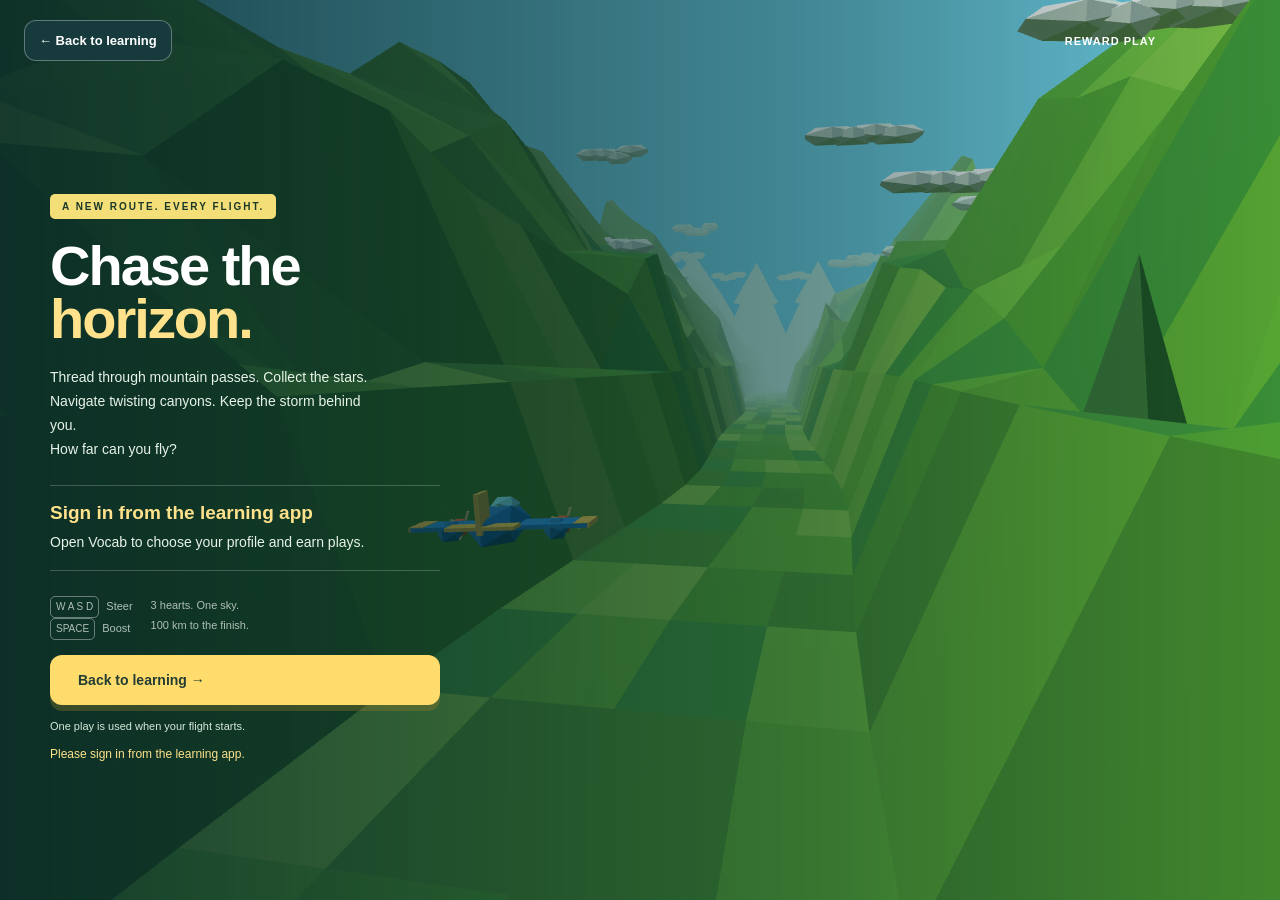
==== alpine-reward/index.html @ 1ee876b8 "Add separate Alpine reward game with shared plays and per-profile NEW" ====
<!doctype html>
<html lang="en"><head><meta charset="utf-8"><meta name="viewport" content="width=device-width,initial-scale=1,viewport-fit=cover"><meta name="theme-color" content="#122d35"><title>Alpine Sky Run — Dennis &amp; Yura Reward Play</title><meta name="description" content="A colorful 3D mountain flight game. Dodge bridges, collect stars, and outrun the storm."><link rel="icon" href="data:image/svg+xml,%3Csvg xmlns='http://www.w3.org/2000/svg' viewBox='0 0 100 100'%3E%3Ctext y='.9em' font-size='85'%3E✈️%3C/text%3E%3C/svg%3E"><style>
*{box-sizing:border-box}html,body{margin:0;height:100%;overflow:hidden;background:#66cee6;font-family:Arial,Helvetica,sans-serif;color:#fff}button{font:inherit;cursor:pointer;border:0;color:inherit;touch-action:manipulation}button:focus-visible{outline:3px solid #ffdc69;outline-offset:4px}canvas{display:block;width:100%;height:100%;touch-action:none}.hud{position:absolute;inset:0;pointer-events:none;padding:26px 32px;display:flex;flex-direction:column;justify-content:space-between}.top{display:flex;align-items:start;justify-content:space-between;gap:15px}.brand{font-size:12px;font-weight:800;letter-spacing:3px;display:flex;gap:10px;align-items:center}.brand svg{width:26px;height:26px}.health{margin-top:14px;display:flex;gap:6px;color:#ff625d;font-size:29px;text-shadow:0 2px 2px #13343280;-webkit-text-stroke:1.5px white}.health .empty{color:#ffffff30}.centerstats{text-align:center;position:absolute;left:50%;transform:translateX(-50%);top:24px;text-shadow:0 2px 12px #12453080}.eyebrow{font-size:10px;letter-spacing:3px;font-weight:800;opacity:.8}.distance{font-size:38px;font-weight:900;letter-spacing:-1.7px}.distance small{font-size:14px;letter-spacing:0;opacity:.85}.actions{display:flex;gap:8px;pointer-events:auto}.iconbtn{background:#102f3a50;border:1px solid #ffffff40;border-radius:12px;width:42px;height:42px;backdrop-filter:blur(12px);font-size:18px}.starcount{display:flex;justify-content:end;align-items:center;gap:8px;margin-top:12px;font-weight:800;font-size:21px;text-shadow:0 2px 10px #1235}.starcount span:first-child{color:#ffdc66;font-size:26px}.bottom{display:flex;gap:25px;align-items:end}.flightstats{width:240px;max-width:35vw}.meterlabel{display:flex;justify-content:space-between;font-size:10px;font-weight:bold;letter-spacing:1.5px;margin:12px 0 8px;text-shadow:0 2px 6px #123}.track{height:6px;background:#0f33335e;border-radius:10px;overflow:hidden}.fill{height:100%;background:#ffdd63;transition:width .12s linear;border-radius:10px}.storm .fill{background:#e9f9ff}.journey{flex:1;text-shadow:0 2px 8px #1635;padding-bottom:1px}.journeylabels{display:flex;justify-content:space-between;font-size:10px;font-weight:800;letter-spacing:1px;margin-bottom:9px}.journey .track{height:4px}.journey .fill{background:white}.hint{position:absolute;bottom:105px;left:50%;transform:translateX(-50%);font-size:12px;letter-spacing:.5px;text-shadow:0 2px 8px #132;background:#193c3450;padding:9px 15px;border:1px solid #ffffff25;border-radius:30px;white-space:nowrap}.veil{position:absolute;inset:0;background:linear-gradient(90deg,#08272a88,transparent 75%);display:flex;align-items:center;padding:5vw;pointer-events:none}.panel{width:450px;max-width:92vw;pointer-events:auto}.tag{display:inline-block;color:#193828;background:#f4de78;padding:7px 12px;border-radius:5px;font-weight:800;font-size:10px;letter-spacing:2px}.panel h1{font-size:clamp(46px,6.8vw,88px);line-height:.94;letter-spacing:-4px;margin:21px 0}.panel h1 span{color:#ffe28b}.panel p{color:#e7f3e8;font-size:14px;line-height:1.7;max-width:330px}.primary{background:#ffdc6c;color:#233d34;padding:17px 28px;border-radius:12px;font-weight:900;font-size:14px;display:inline-flex;align-items:center;gap:38px;box-shadow:0 6px 0 #9d842d50;margin-top:15px}.primary:hover{background:#ffe694;transform:translateY(-1px)}.controlshelp{display:flex;gap:18px;color:#e8f0e9bd;font-size:11px;margin-top:25px;line-height:1.8}.key{border:1px solid #ffffff60;display:inline-block;border-radius:5px;padding:1px 5px;margin-right:4px;font-size:10px}.record{font-size:11px;color:#d7e9db;margin-top:26px;letter-spacing:1px}.hidden{display:none!important}.toast{position:absolute;top:24%;left:50%;transform:translateX(-50%);font-size:14px;font-weight:800;background:#173b3a88;border:1px solid #fff5;border-radius:30px;padding:12px 22px;pointer-events:none;opacity:0;transition:opacity .2s}.flash{position:absolute;inset:0;background:#ff4848;pointer-events:none;opacity:0}.touch{position:absolute;bottom:120px;left:25px;right:25px;display:none;justify-content:space-between;align-items:end;pointer-events:none}.stick{width:112px;height:112px;border-radius:50%;border:1px solid #fff7;background:#113a3d25;backdrop-filter:blur(5px);pointer-events:auto;position:relative;touch-action:none}.stick::before,.stick::after{content:'';position:absolute;background:#fff3}.stick::before{height:1px;width:72%;top:50%;left:14%}.stick::after{width:1px;height:72%;top:14%;left:50%}.knob{position:absolute;width:42px;height:42px;left:35px;top:35px;border-radius:50%;background:#ffffff7a;box-shadow:0 2px 10px #1935;pointer-events:none}.boost{width:79px;height:79px;border-radius:50%;background:#ffdc6c;color:#26463a;border:5px solid #fff5;pointer-events:auto;touch-action:none;font-size:12px;font-weight:900;box-shadow:0 6px 15px #1735}.boost span{font-size:24px;display:block}.resultstats{display:flex;gap:35px;margin:22px 0}.resultstats b{display:block;font-size:29px;letter-spacing:-1px}.resultstats label{font-size:10px;letter-spacing:2px;color:#e3f0e5aa}.error{position:absolute;inset:0;background:#17363e;display:flex;justify-content:center;align-items:center;padding:30px;text-align:center}
@media(pointer:coarse){.touch{display:flex}.hint{display:none}.desktophelp{display:none}}@media(max-width:650px){.hud{padding:20px 18px}.brand{letter-spacing:2px;font-size:9px}.brand svg{width:20px}.health{font-size:24px;margin-top:8px}.centerstats{top:67px}.distance{font-size:31px}.eyebrow{font-size:9px}.iconbtn{width:36px;height:36px}.starcount{font-size:17px;margin-top:8px}.bottom{gap:15px}.flightstats{width:150px;max-width:46vw}.meterlabel{font-size:8px;letter-spacing:1px}.journeylabels{font-size:8px;letter-spacing:.5px}.veil{padding:28px;align-items:center;background:linear-gradient(90deg,#08272a99,transparent)}.panel h1{font-size:60px;letter-spacing:-3px}.panel p{max-width:280px}.panel{padding-top:35px}.controlshelp{gap:12px}.touch{bottom:105px;left:18px;right:18px}.stick{width:100px;height:100px}.knob{left:29px;top:29px}.boost{width:72px;height:72px}.record{margin-top:18px}}@media(max-height:500px){.panel h1{font-size:48px;margin:13px 0}.panel p{margin:10px 0;font-size:12px}.controlshelp,.record{margin-top:12px}.primary{padding:12px 22px;margin-top:5px}.centerstats{top:18px}.touch{bottom:80px}.hud{padding:15px 24px}.flightstats .meterlabel{margin-top:7px}.hint{bottom:70px}}
.reward-header{position:absolute;top:20px;left:24px;right:24px;display:flex;justify-content:space-between;gap:12px;align-items:center;z-index:4;pointer-events:none}.reward-header button{pointer-events:auto;background:#173b3c;color:white;border:1px solid #ffffff50;padding:12px 14px;border-radius:12px;font-size:13px;font-weight:700}.reward-header span{font-size:11px;letter-spacing:1px;font-weight:700;padding-right:100px}.reward-header.hidden{display:none}.veil{background:linear-gradient(90deg,#08272adb,#08272a70 65%,#08272a15);padding:100px 50px 30px;overflow-y:auto;pointer-events:auto}.panel{width:390px}.panel h1{font-size:56px;letter-spacing:-2px}.reward-state{border-top:1px solid #ffffff35;border-bottom:1px solid #ffffff35;padding:16px 0;margin-top:24px}.reward-state strong{display:block;color:#ffe28b;font-size:19px;margin-bottom:7px}.reward-state span{font-size:14px;line-height:1.6;color:#e7f3e8}.rule{display:block;margin-top:15px;font-size:11px;color:#d7e9db}.primary{width:100%;justify-content:space-between}.primary:disabled{opacity:.5;cursor:wait}.resultstats{gap:48px}.resultstats b{font-size:32px}#rewardError{color:#ffe28b;font-size:12px;min-height:18px}@media(max-width:550px){.reward-header{top:16px;left:16px;right:16px;flex-wrap:wrap}.reward-header span{padding:0;font-size:10px}.veil{padding:92px 24px 24px;align-items:flex-start}.panel{padding-top:20px;width:100%}.panel h1{font-size:46px}}@media(max-height:550px){.veil{padding:74px 24px 20px;align-items:flex-start}.panel{padding-top:0}.panel h1{font-size:38px}.resultstats{margin:12px 0}.reward-state{margin-top:12px;padding:10px 0}}
</style></head><body>
<header class="reward-header"><button id="returnLearning">← Back to learning</button><span id="rewardPlayer">REWARD PLAY</span></header><canvas id="world" aria-label="3D mountain flight game"></canvas>
<div class="hud"><div class="top"><div><div class="brand"><svg viewBox="0 0 32 32" fill="none"><path d="M3 26 13 6l6 11 4-7 7 16H3Z" stroke="currentColor" stroke-width="2"/><path d="m10 12 3 3 3-3" stroke="currentColor" stroke-width="2"/></svg>ALPINE SKY RUN</div><div class="health" id="health">♥ ♥ ♥</div></div><div class="centerstats"><div class="eyebrow">DISTANCE FLOWN</div><div class="distance"><span id="distance">0.00</span> <small>km</small></div><div class="eyebrow" id="speed">SPEED 1.0×</div></div><div><div class="actions"><button id="sound" class="iconbtn" aria-label="Turn sound on" title="Sound">♫</button><button id="pause" class="iconbtn" aria-label="Pause game" title="Pause (Esc)">Ⅱ</button></div><div class="starcount"><span>★</span><span id="stars">0</span></div></div></div><div class="bottom"><div class="flightstats"><div class="meterlabel"><span>BOOST ENERGY</span><span id="energytext">100%</span></div><div class="track"><div class="fill" id="energyfill" style="width:100%"></div></div><div class="storm"><div class="meterlabel"><span>STORM DISTANCE</span><span id="stormtext">800 m</span></div><div class="track"><div class="fill" id="stormfill" style="width:80%"></div></div></div></div><div class="journey"><div class="journeylabels"><span id="level">VALLEY 01</span><span>100 KM FINISH ✦</span></div><div class="track"><div class="fill" id="progress" style="width:0%"></div></div></div></div></div>
<div class="hint hidden" id="hint">Arrow keys / WASD to steer · Hold Space to boost</div>
<div class="touch hidden" id="touch"><div class="stick" id="stick" role="application" aria-label="Flight joystick"><div class="knob" id="knob"></div></div><button class="boost" id="boost" aria-label="Hold to boost"><span>ϟ</span>BOOST</button></div>
<div class="veil" id="menu"><div class="panel"><div class="tag" id="tag">A NEW ROUTE. EVERY FLIGHT.</div><h1 id="title">Chase the<br><span>horizon.</span></h1><p id="description">Thread through mountain passes. Collect the stars. Navigate twisting canyons. Keep the storm behind you.<br>How far can you fly?</p><div class="resultstats hidden" id="results"><div><b id="finaldistance">0.00 km</b><label>DISTANCE</label></div><div><b id="finalstars">0</b><label>STARS</label></div></div><button class="primary" id="start">LET'S FLY <span>↗</span></button><div class="controlshelp" id="help"><div class="desktophelp"><span class="key">W A S D</span> Steer<br><span class="key">SPACE</span> Boost</div><div>3 hearts. One sky.<br><span id="touchhelp">100 km to the finish.</span></div></div><div class="reward-state" id="rewardState" aria-live="polite"><strong id="quotaTitle">Checking your plays...</strong><span id="quotaMessage"></span></div><button class="primary hidden" id="learnMore">Back to learning →</button><small class="rule" id="quotaRule">One play is used when your flight starts.</small><p id="rewardError" role="status"></p></div></div>
<div class="toast" id="toast" aria-live="polite"></div><div class="flash" id="flash"></div>
<script src="quest.js"></script><script src="reward.js"></script><script src="three.min.js"></script><script src="course.js?v=2"></script><script src="game.js?v=2"></script></body></html>
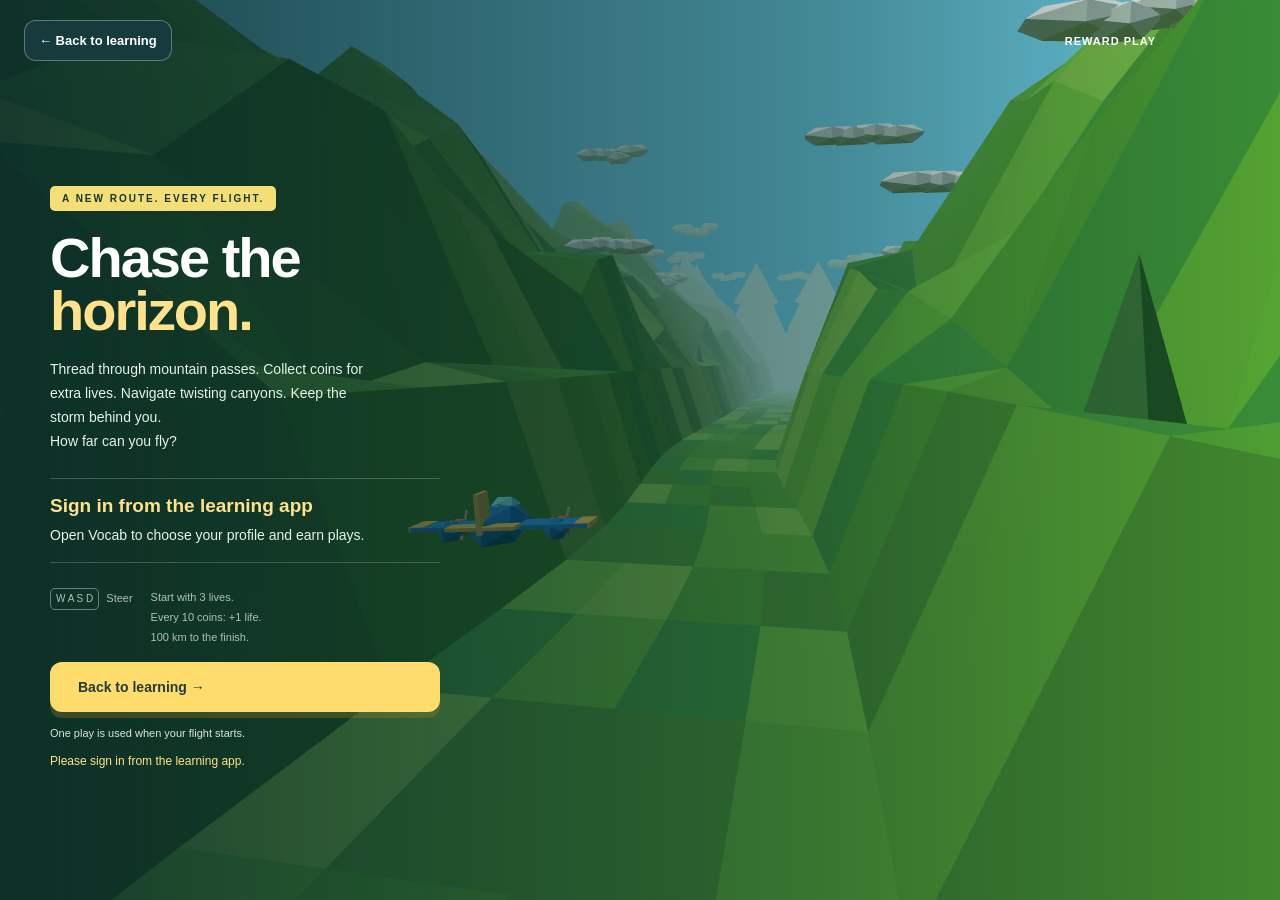
==== commit 506b8847: "Replace flight boost with coin-earned extra lives" ====
--- a/alpine-reward/index.html
+++ b/alpine-reward/index.html
@@ -1,13 +1,13 @@
 <!doctype html>
-<html lang="en"><head><meta charset="utf-8"><meta name="viewport" content="width=device-width,initial-scale=1,viewport-fit=cover"><meta name="theme-color" content="#122d35"><title>Alpine Sky Run — Dennis &amp; Yura Reward Play</title><meta name="description" content="A colorful 3D mountain flight game. Dodge bridges, collect stars, and outrun the storm."><link rel="icon" href="data:image/svg+xml,%3Csvg xmlns='http://www.w3.org/2000/svg' viewBox='0 0 100 100'%3E%3Ctext y='.9em' font-size='85'%3E✈️%3C/text%3E%3C/svg%3E"><style>
-*{box-sizing:border-box}html,body{margin:0;height:100%;overflow:hidden;background:#66cee6;font-family:Arial,Helvetica,sans-serif;color:#fff}button{font:inherit;cursor:pointer;border:0;color:inherit;touch-action:manipulation}button:focus-visible{outline:3px solid #ffdc69;outline-offset:4px}canvas{display:block;width:100%;height:100%;touch-action:none}.hud{position:absolute;inset:0;pointer-events:none;padding:26px 32px;display:flex;flex-direction:column;justify-content:space-between}.top{display:flex;align-items:start;justify-content:space-between;gap:15px}.brand{font-size:12px;font-weight:800;letter-spacing:3px;display:flex;gap:10px;align-items:center}.brand svg{width:26px;height:26px}.health{margin-top:14px;display:flex;gap:6px;color:#ff625d;font-size:29px;text-shadow:0 2px 2px #13343280;-webkit-text-stroke:1.5px white}.health .empty{color:#ffffff30}.centerstats{text-align:center;position:absolute;left:50%;transform:translateX(-50%);top:24px;text-shadow:0 2px 12px #12453080}.eyebrow{font-size:10px;letter-spacing:3px;font-weight:800;opacity:.8}.distance{font-size:38px;font-weight:900;letter-spacing:-1.7px}.distance small{font-size:14px;letter-spacing:0;opacity:.85}.actions{display:flex;gap:8px;pointer-events:auto}.iconbtn{background:#102f3a50;border:1px solid #ffffff40;border-radius:12px;width:42px;height:42px;backdrop-filter:blur(12px);font-size:18px}.starcount{display:flex;justify-content:end;align-items:center;gap:8px;margin-top:12px;font-weight:800;font-size:21px;text-shadow:0 2px 10px #1235}.starcount span:first-child{color:#ffdc66;font-size:26px}.bottom{display:flex;gap:25px;align-items:end}.flightstats{width:240px;max-width:35vw}.meterlabel{display:flex;justify-content:space-between;font-size:10px;font-weight:bold;letter-spacing:1.5px;margin:12px 0 8px;text-shadow:0 2px 6px #123}.track{height:6px;background:#0f33335e;border-radius:10px;overflow:hidden}.fill{height:100%;background:#ffdd63;transition:width .12s linear;border-radius:10px}.storm .fill{background:#e9f9ff}.journey{flex:1;text-shadow:0 2px 8px #1635;padding-bottom:1px}.journeylabels{display:flex;justify-content:space-between;font-size:10px;font-weight:800;letter-spacing:1px;margin-bottom:9px}.journey .track{height:4px}.journey .fill{background:white}.hint{position:absolute;bottom:105px;left:50%;transform:translateX(-50%);font-size:12px;letter-spacing:.5px;text-shadow:0 2px 8px #132;background:#193c3450;padding:9px 15px;border:1px solid #ffffff25;border-radius:30px;white-space:nowrap}.veil{position:absolute;inset:0;background:linear-gradient(90deg,#08272a88,transparent 75%);display:flex;align-items:center;padding:5vw;pointer-events:none}.panel{width:450px;max-width:92vw;pointer-events:auto}.tag{display:inline-block;color:#193828;background:#f4de78;padding:7px 12px;border-radius:5px;font-weight:800;font-size:10px;letter-spacing:2px}.panel h1{font-size:clamp(46px,6.8vw,88px);line-height:.94;letter-spacing:-4px;margin:21px 0}.panel h1 span{color:#ffe28b}.panel p{color:#e7f3e8;font-size:14px;line-height:1.7;max-width:330px}.primary{background:#ffdc6c;color:#233d34;padding:17px 28px;border-radius:12px;font-weight:900;font-size:14px;display:inline-flex;align-items:center;gap:38px;box-shadow:0 6px 0 #9d842d50;margin-top:15px}.primary:hover{background:#ffe694;transform:translateY(-1px)}.controlshelp{display:flex;gap:18px;color:#e8f0e9bd;font-size:11px;margin-top:25px;line-height:1.8}.key{border:1px solid #ffffff60;display:inline-block;border-radius:5px;padding:1px 5px;margin-right:4px;font-size:10px}.record{font-size:11px;color:#d7e9db;margin-top:26px;letter-spacing:1px}.hidden{display:none!important}.toast{position:absolute;top:24%;left:50%;transform:translateX(-50%);font-size:14px;font-weight:800;background:#173b3a88;border:1px solid #fff5;border-radius:30px;padding:12px 22px;pointer-events:none;opacity:0;transition:opacity .2s}.flash{position:absolute;inset:0;background:#ff4848;pointer-events:none;opacity:0}.touch{position:absolute;bottom:120px;left:25px;right:25px;display:none;justify-content:space-between;align-items:end;pointer-events:none}.stick{width:112px;height:112px;border-radius:50%;border:1px solid #fff7;background:#113a3d25;backdrop-filter:blur(5px);pointer-events:auto;position:relative;touch-action:none}.stick::before,.stick::after{content:'';position:absolute;background:#fff3}.stick::before{height:1px;width:72%;top:50%;left:14%}.stick::after{width:1px;height:72%;top:14%;left:50%}.knob{position:absolute;width:42px;height:42px;left:35px;top:35px;border-radius:50%;background:#ffffff7a;box-shadow:0 2px 10px #1935;pointer-events:none}.boost{width:79px;height:79px;border-radius:50%;background:#ffdc6c;color:#26463a;border:5px solid #fff5;pointer-events:auto;touch-action:none;font-size:12px;font-weight:900;box-shadow:0 6px 15px #1735}.boost span{font-size:24px;display:block}.resultstats{display:flex;gap:35px;margin:22px 0}.resultstats b{display:block;font-size:29px;letter-spacing:-1px}.resultstats label{font-size:10px;letter-spacing:2px;color:#e3f0e5aa}.error{position:absolute;inset:0;background:#17363e;display:flex;justify-content:center;align-items:center;padding:30px;text-align:center}
-@media(pointer:coarse){.touch{display:flex}.hint{display:none}.desktophelp{display:none}}@media(max-width:650px){.hud{padding:20px 18px}.brand{letter-spacing:2px;font-size:9px}.brand svg{width:20px}.health{font-size:24px;margin-top:8px}.centerstats{top:67px}.distance{font-size:31px}.eyebrow{font-size:9px}.iconbtn{width:36px;height:36px}.starcount{font-size:17px;margin-top:8px}.bottom{gap:15px}.flightstats{width:150px;max-width:46vw}.meterlabel{font-size:8px;letter-spacing:1px}.journeylabels{font-size:8px;letter-spacing:.5px}.veil{padding:28px;align-items:center;background:linear-gradient(90deg,#08272a99,transparent)}.panel h1{font-size:60px;letter-spacing:-3px}.panel p{max-width:280px}.panel{padding-top:35px}.controlshelp{gap:12px}.touch{bottom:105px;left:18px;right:18px}.stick{width:100px;height:100px}.knob{left:29px;top:29px}.boost{width:72px;height:72px}.record{margin-top:18px}}@media(max-height:500px){.panel h1{font-size:48px;margin:13px 0}.panel p{margin:10px 0;font-size:12px}.controlshelp,.record{margin-top:12px}.primary{padding:12px 22px;margin-top:5px}.centerstats{top:18px}.touch{bottom:80px}.hud{padding:15px 24px}.flightstats .meterlabel{margin-top:7px}.hint{bottom:70px}}
+<html lang="en"><head><meta charset="utf-8"><meta name="viewport" content="width=device-width,initial-scale=1,viewport-fit=cover"><meta name="theme-color" content="#122d35"><title>Alpine Sky Run — Dennis &amp; Yura Reward Play</title><meta name="description" content="A colorful 3D mountain flight game. Dodge bridges, collect coins, and outrun the storm."><link rel="icon" href="data:image/svg+xml,%3Csvg xmlns='http://www.w3.org/2000/svg' viewBox='0 0 100 100'%3E%3Ctext y='.9em' font-size='85'%3E✈️%3C/text%3E%3C/svg%3E"><style>
+*{box-sizing:border-box}html,body{margin:0;height:100%;overflow:hidden;background:#66cee6;font-family:Arial,Helvetica,sans-serif;color:#fff}button{font:inherit;cursor:pointer;border:0;color:inherit;touch-action:manipulation}button:focus-visible{outline:3px solid #ffdc69;outline-offset:4px}canvas{display:block;width:100%;height:100%;touch-action:none}.hud{position:absolute;inset:0;pointer-events:none;padding:26px 32px;display:flex;flex-direction:column;justify-content:space-between}.top{display:flex;align-items:start;justify-content:space-between;gap:15px}.brand{font-size:12px;font-weight:800;letter-spacing:3px;display:flex;gap:10px;align-items:center}.brand svg{width:26px;height:26px}.health{margin-top:14px;display:flex;gap:6px;color:#ff625d;font-size:29px;text-shadow:0 2px 2px #13343280;-webkit-text-stroke:1.5px white}.health .life-count{font-size:20px;color:white;-webkit-text-stroke:0;align-self:center;font-weight:bold}.centerstats{text-align:center;position:absolute;left:50%;transform:translateX(-50%);top:24px;text-shadow:0 2px 12px #12453080}.eyebrow{font-size:10px;letter-spacing:3px;font-weight:800;opacity:.8}.distance{font-size:38px;font-weight:900;letter-spacing:-1.7px}.distance small{font-size:14px;letter-spacing:0;opacity:.85}.actions{display:flex;gap:8px;pointer-events:auto}.iconbtn{background:#102f3a50;border:1px solid #ffffff40;border-radius:12px;width:42px;height:42px;backdrop-filter:blur(12px);font-size:18px}.coincount{display:flex;justify-content:end;align-items:center;gap:8px;margin-top:12px;font-weight:800;font-size:21px;text-shadow:0 2px 10px #1235}.coincount span:first-child{color:#ffdc66;font-size:26px}.bottom{display:flex;gap:25px;align-items:end}.flightstats{width:240px;max-width:35vw}.meterlabel{display:flex;justify-content:space-between;font-size:10px;font-weight:bold;letter-spacing:1.5px;margin:12px 0 8px;text-shadow:0 2px 6px #123}.track{height:6px;background:#0f33335e;border-radius:10px;overflow:hidden}.fill{height:100%;background:#ffdd63;transition:width .12s linear;border-radius:10px}.storm .fill{background:#e9f9ff}.journey{flex:1;text-shadow:0 2px 8px #1635;padding-bottom:1px}.journeylabels{display:flex;justify-content:space-between;font-size:10px;font-weight:800;letter-spacing:1px;margin-bottom:9px}.journey .track{height:4px}.journey .fill{background:white}.hint{position:absolute;bottom:105px;left:50%;transform:translateX(-50%);font-size:12px;letter-spacing:.5px;text-shadow:0 2px 8px #132;background:#193c3450;padding:9px 15px;border:1px solid #ffffff25;border-radius:30px;white-space:nowrap}.veil{position:absolute;inset:0;background:linear-gradient(90deg,#08272a88,transparent 75%);display:flex;align-items:center;padding:5vw;pointer-events:none}.panel{width:450px;max-width:92vw;pointer-events:auto}.tag{display:inline-block;color:#193828;background:#f4de78;padding:7px 12px;border-radius:5px;font-weight:800;font-size:10px;letter-spacing:2px}.panel h1{font-size:clamp(46px,6.8vw,88px);line-height:.94;letter-spacing:-4px;margin:21px 0}.panel h1 span{color:#ffe28b}.panel p{color:#e7f3e8;font-size:14px;line-height:1.7;max-width:330px}.primary{background:#ffdc6c;color:#233d34;padding:17px 28px;border-radius:12px;font-weight:900;font-size:14px;display:inline-flex;align-items:center;gap:38px;box-shadow:0 6px 0 #9d842d50;margin-top:15px}.primary:hover{background:#ffe694;transform:translateY(-1px)}.controlshelp{display:flex;gap:18px;color:#e8f0e9bd;font-size:11px;margin-top:25px;line-height:1.8}.key{border:1px solid #ffffff60;display:inline-block;border-radius:5px;padding:1px 5px;margin-right:4px;font-size:10px}.record{font-size:11px;color:#d7e9db;margin-top:26px;letter-spacing:1px}.hidden{display:none!important}.toast{position:absolute;top:24%;left:50%;transform:translateX(-50%);font-size:14px;font-weight:800;background:#173b3a88;border:1px solid #fff5;border-radius:30px;padding:12px 22px;pointer-events:none;opacity:0;transition:opacity .2s}.flash{position:absolute;inset:0;background:#ff4848;pointer-events:none;opacity:0}.touch{position:absolute;bottom:120px;left:25px;right:25px;display:none;justify-content:space-between;align-items:end;pointer-events:none}.stick{width:112px;height:112px;border-radius:50%;border:1px solid #fff7;background:#113a3d25;backdrop-filter:blur(5px);pointer-events:auto;position:relative;touch-action:none}.stick::before,.stick::after{content:'';position:absolute;background:#fff3}.stick::before{height:1px;width:72%;top:50%;left:14%}.stick::after{width:1px;height:72%;top:14%;left:50%}.knob{position:absolute;width:42px;height:42px;left:35px;top:35px;border-radius:50%;background:#ffffff7a;box-shadow:0 2px 10px #1935;pointer-events:none}.resultstats{display:flex;gap:35px;margin:22px 0}.resultstats b{display:block;font-size:29px;letter-spacing:-1px}.resultstats label{font-size:10px;letter-spacing:2px;color:#e3f0e5aa}.error{position:absolute;inset:0;background:#17363e;display:flex;justify-content:center;align-items:center;padding:30px;text-align:center}
+@media(pointer:coarse){.touch{display:flex}.hint{display:none}.desktophelp{display:none}}@media(max-width:650px){.hud{padding:20px 18px}.brand{letter-spacing:2px;font-size:9px}.brand svg{width:20px}.health{font-size:24px;margin-top:8px}.centerstats{top:67px}.distance{font-size:31px}.eyebrow{font-size:9px}.iconbtn{width:36px;height:36px}.coincount{font-size:17px;margin-top:8px}.bottom{gap:15px}.flightstats{width:150px;max-width:46vw}.meterlabel{font-size:8px;letter-spacing:1px}.journeylabels{font-size:8px;letter-spacing:.5px}.veil{padding:28px;align-items:center;background:linear-gradient(90deg,#08272a99,transparent)}.panel h1{font-size:60px;letter-spacing:-3px}.panel p{max-width:280px}.panel{padding-top:35px}.controlshelp{gap:12px}.touch{bottom:105px;left:18px;right:18px}.stick{width:100px;height:100px}.knob{left:29px;top:29px}.record{margin-top:18px}}@media(max-height:500px){.panel h1{font-size:48px;margin:13px 0}.panel p{margin:10px 0;font-size:12px}.controlshelp,.record{margin-top:12px}.primary{padding:12px 22px;margin-top:5px}.centerstats{top:18px}.touch{bottom:80px}.hud{padding:15px 24px}.flightstats .meterlabel{margin-top:7px}.hint{bottom:70px}}
 .reward-header{position:absolute;top:20px;left:24px;right:24px;display:flex;justify-content:space-between;gap:12px;align-items:center;z-index:4;pointer-events:none}.reward-header button{pointer-events:auto;background:#173b3c;color:white;border:1px solid #ffffff50;padding:12px 14px;border-radius:12px;font-size:13px;font-weight:700}.reward-header span{font-size:11px;letter-spacing:1px;font-weight:700;padding-right:100px}.reward-header.hidden{display:none}.veil{background:linear-gradient(90deg,#08272adb,#08272a70 65%,#08272a15);padding:100px 50px 30px;overflow-y:auto;pointer-events:auto}.panel{width:390px}.panel h1{font-size:56px;letter-spacing:-2px}.reward-state{border-top:1px solid #ffffff35;border-bottom:1px solid #ffffff35;padding:16px 0;margin-top:24px}.reward-state strong{display:block;color:#ffe28b;font-size:19px;margin-bottom:7px}.reward-state span{font-size:14px;line-height:1.6;color:#e7f3e8}.rule{display:block;margin-top:15px;font-size:11px;color:#d7e9db}.primary{width:100%;justify-content:space-between}.primary:disabled{opacity:.5;cursor:wait}.resultstats{gap:48px}.resultstats b{font-size:32px}#rewardError{color:#ffe28b;font-size:12px;min-height:18px}@media(max-width:550px){.reward-header{top:16px;left:16px;right:16px;flex-wrap:wrap}.reward-header span{padding:0;font-size:10px}.veil{padding:92px 24px 24px;align-items:flex-start}.panel{padding-top:20px;width:100%}.panel h1{font-size:46px}}@media(max-height:550px){.veil{padding:74px 24px 20px;align-items:flex-start}.panel{padding-top:0}.panel h1{font-size:38px}.resultstats{margin:12px 0}.reward-state{margin-top:12px;padding:10px 0}}
 </style></head><body>
 <header class="reward-header"><button id="returnLearning">← Back to learning</button><span id="rewardPlayer">REWARD PLAY</span></header><canvas id="world" aria-label="3D mountain flight game"></canvas>
-<div class="hud"><div class="top"><div><div class="brand"><svg viewBox="0 0 32 32" fill="none"><path d="M3 26 13 6l6 11 4-7 7 16H3Z" stroke="currentColor" stroke-width="2"/><path d="m10 12 3 3 3-3" stroke="currentColor" stroke-width="2"/></svg>ALPINE SKY RUN</div><div class="health" id="health">♥ ♥ ♥</div></div><div class="centerstats"><div class="eyebrow">DISTANCE FLOWN</div><div class="distance"><span id="distance">0.00</span> <small>km</small></div><div class="eyebrow" id="speed">SPEED 1.0×</div></div><div><div class="actions"><button id="sound" class="iconbtn" aria-label="Turn sound on" title="Sound">♫</button><button id="pause" class="iconbtn" aria-label="Pause game" title="Pause (Esc)">Ⅱ</button></div><div class="starcount"><span>★</span><span id="stars">0</span></div></div></div><div class="bottom"><div class="flightstats"><div class="meterlabel"><span>BOOST ENERGY</span><span id="energytext">100%</span></div><div class="track"><div class="fill" id="energyfill" style="width:100%"></div></div><div class="storm"><div class="meterlabel"><span>STORM DISTANCE</span><span id="stormtext">800 m</span></div><div class="track"><div class="fill" id="stormfill" style="width:80%"></div></div></div></div><div class="journey"><div class="journeylabels"><span id="level">VALLEY 01</span><span>100 KM FINISH ✦</span></div><div class="track"><div class="fill" id="progress" style="width:0%"></div></div></div></div></div>
-<div class="hint hidden" id="hint">Arrow keys / WASD to steer · Hold Space to boost</div>
-<div class="touch hidden" id="touch"><div class="stick" id="stick" role="application" aria-label="Flight joystick"><div class="knob" id="knob"></div></div><button class="boost" id="boost" aria-label="Hold to boost"><span>ϟ</span>BOOST</button></div>
-<div class="veil" id="menu"><div class="panel"><div class="tag" id="tag">A NEW ROUTE. EVERY FLIGHT.</div><h1 id="title">Chase the<br><span>horizon.</span></h1><p id="description">Thread through mountain passes. Collect the stars. Navigate twisting canyons. Keep the storm behind you.<br>How far can you fly?</p><div class="resultstats hidden" id="results"><div><b id="finaldistance">0.00 km</b><label>DISTANCE</label></div><div><b id="finalstars">0</b><label>STARS</label></div></div><button class="primary" id="start">LET'S FLY <span>↗</span></button><div class="controlshelp" id="help"><div class="desktophelp"><span class="key">W A S D</span> Steer<br><span class="key">SPACE</span> Boost</div><div>3 hearts. One sky.<br><span id="touchhelp">100 km to the finish.</span></div></div><div class="reward-state" id="rewardState" aria-live="polite"><strong id="quotaTitle">Checking your plays...</strong><span id="quotaMessage"></span></div><button class="primary hidden" id="learnMore">Back to learning →</button><small class="rule" id="quotaRule">One play is used when your flight starts.</small><p id="rewardError" role="status"></p></div></div>
+<div class="hud"><div class="top"><div><div class="brand"><svg viewBox="0 0 32 32" fill="none"><path d="M3 26 13 6l6 11 4-7 7 16H3Z" stroke="currentColor" stroke-width="2"/><path d="m10 12 3 3 3-3" stroke="currentColor" stroke-width="2"/></svg>ALPINE SKY RUN</div><div class="health" id="health">♥ × 3</div></div><div class="centerstats"><div class="eyebrow">DISTANCE FLOWN</div><div class="distance"><span id="distance">0.00</span> <small>km</small></div><div class="eyebrow" id="speed">SPEED 1.0×</div></div><div><div class="actions"><button id="sound" class="iconbtn" aria-label="Turn sound on" title="Sound">♫</button><button id="pause" class="iconbtn" aria-label="Pause game" title="Pause (Esc)">Ⅱ</button></div><div class="coincount"><span>●</span><span id="coins">0</span></div></div></div><div class="bottom"><div class="flightstats"><div class="meterlabel"><span>NEXT EXTRA LIFE</span><span id="lifeprogress">0 / 10</span></div><div class="track"><div class="fill" id="lifefill" style="width:0%"></div></div><div class="storm"><div class="meterlabel"><span>STORM DISTANCE</span><span id="stormtext">800 m</span></div><div class="track"><div class="fill" id="stormfill" style="width:80%"></div></div></div></div><div class="journey"><div class="journeylabels"><span id="level">VALLEY 01</span><span>100 KM FINISH ✦</span></div><div class="track"><div class="fill" id="progress" style="width:0%"></div></div></div></div></div>
+<div class="hint hidden" id="hint">Arrow keys / WASD to steer · 10 coins = +1 life</div>
+<div class="touch hidden" id="touch"><div class="stick" id="stick" role="application" aria-label="Flight joystick"><div class="knob" id="knob"></div></div></div>
+<div class="veil" id="menu"><div class="panel"><div class="tag" id="tag">A NEW ROUTE. EVERY FLIGHT.</div><h1 id="title">Chase the<br><span>horizon.</span></h1><p id="description">Thread through mountain passes. Collect coins for extra lives. Navigate twisting canyons. Keep the storm behind you.<br>How far can you fly?</p><div class="resultstats hidden" id="results"><div><b id="finaldistance">0.00 km</b><label>DISTANCE</label></div><div><b id="finalcoins">0</b><label>COINS</label></div></div><button class="primary" id="start">LET'S FLY <span>↗</span></button><div class="controlshelp" id="help"><div class="desktophelp"><span class="key">W A S D</span> Steer</div><div>Start with 3 lives.<br>Every 10 coins: +1 life.<br><span id="touchhelp">100 km to the finish.</span></div></div><div class="reward-state" id="rewardState" aria-live="polite"><strong id="quotaTitle">Checking your plays...</strong><span id="quotaMessage"></span></div><button class="primary hidden" id="learnMore">Back to learning →</button><small class="rule" id="quotaRule">One play is used when your flight starts.</small><p id="rewardError" role="status"></p></div></div>
 <div class="toast" id="toast" aria-live="polite"></div><div class="flash" id="flash"></div>
-<script src="quest.js"></script><script src="reward.js"></script><script src="three.min.js"></script><script src="course.js?v=2"></script><script src="game.js?v=2"></script></body></html>
+<script src="quest.js"></script><script src="reward.js"></script><script src="three.min.js"></script><script src="course.js?v=2"></script><script src="game.js?v=3"></script></body></html>
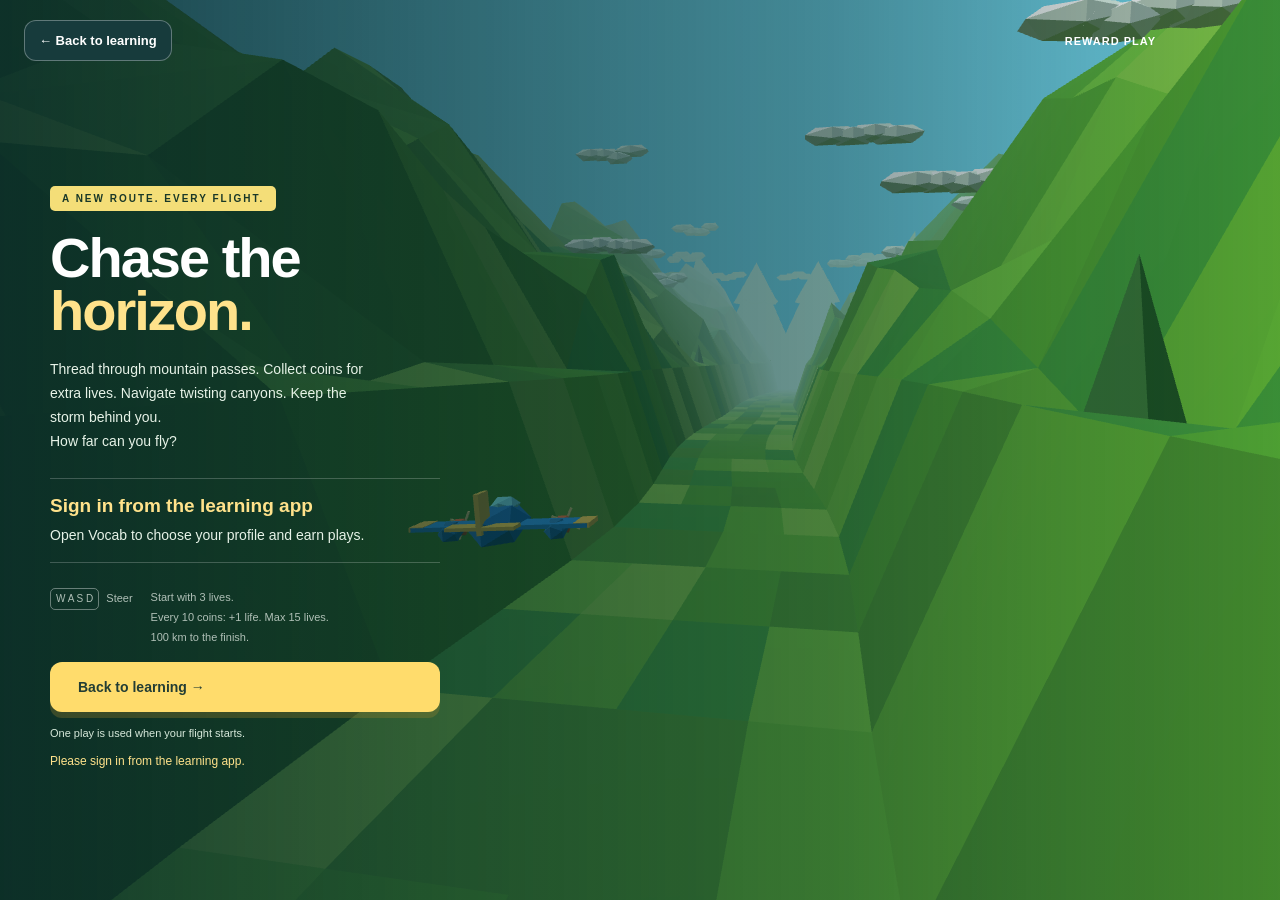
==== commit a3703f3d: "Cap coin-earned flight lives at fifteen" ====
--- a/alpine-reward/index.html
+++ b/alpine-reward/index.html
@@ -8,6 +8,6 @@
 <div class="hud"><div class="top"><div><div class="brand"><svg viewBox="0 0 32 32" fill="none"><path d="M3 26 13 6l6 11 4-7 7 16H3Z" stroke="currentColor" stroke-width="2"/><path d="m10 12 3 3 3-3" stroke="currentColor" stroke-width="2"/></svg>ALPINE SKY RUN</div><div class="health" id="health">♥ × 3</div></div><div class="centerstats"><div class="eyebrow">DISTANCE FLOWN</div><div class="distance"><span id="distance">0.00</span> <small>km</small></div><div class="eyebrow" id="speed">SPEED 1.0×</div></div><div><div class="actions"><button id="sound" class="iconbtn" aria-label="Turn sound on" title="Sound">♫</button><button id="pause" class="iconbtn" aria-label="Pause game" title="Pause (Esc)">Ⅱ</button></div><div class="coincount"><span>●</span><span id="coins">0</span></div></div></div><div class="bottom"><div class="flightstats"><div class="meterlabel"><span>NEXT EXTRA LIFE</span><span id="lifeprogress">0 / 10</span></div><div class="track"><div class="fill" id="lifefill" style="width:0%"></div></div><div class="storm"><div class="meterlabel"><span>STORM DISTANCE</span><span id="stormtext">800 m</span></div><div class="track"><div class="fill" id="stormfill" style="width:80%"></div></div></div></div><div class="journey"><div class="journeylabels"><span id="level">VALLEY 01</span><span>100 KM FINISH ✦</span></div><div class="track"><div class="fill" id="progress" style="width:0%"></div></div></div></div></div>
 <div class="hint hidden" id="hint">Arrow keys / WASD to steer · 10 coins = +1 life</div>
 <div class="touch hidden" id="touch"><div class="stick" id="stick" role="application" aria-label="Flight joystick"><div class="knob" id="knob"></div></div></div>
-<div class="veil" id="menu"><div class="panel"><div class="tag" id="tag">A NEW ROUTE. EVERY FLIGHT.</div><h1 id="title">Chase the<br><span>horizon.</span></h1><p id="description">Thread through mountain passes. Collect coins for extra lives. Navigate twisting canyons. Keep the storm behind you.<br>How far can you fly?</p><div class="resultstats hidden" id="results"><div><b id="finaldistance">0.00 km</b><label>DISTANCE</label></div><div><b id="finalcoins">0</b><label>COINS</label></div></div><button class="primary" id="start">LET'S FLY <span>↗</span></button><div class="controlshelp" id="help"><div class="desktophelp"><span class="key">W A S D</span> Steer</div><div>Start with 3 lives.<br>Every 10 coins: +1 life.<br><span id="touchhelp">100 km to the finish.</span></div></div><div class="reward-state" id="rewardState" aria-live="polite"><strong id="quotaTitle">Checking your plays...</strong><span id="quotaMessage"></span></div><button class="primary hidden" id="learnMore">Back to learning →</button><small class="rule" id="quotaRule">One play is used when your flight starts.</small><p id="rewardError" role="status"></p></div></div>
+<div class="veil" id="menu"><div class="panel"><div class="tag" id="tag">A NEW ROUTE. EVERY FLIGHT.</div><h1 id="title">Chase the<br><span>horizon.</span></h1><p id="description">Thread through mountain passes. Collect coins for extra lives. Navigate twisting canyons. Keep the storm behind you.<br>How far can you fly?</p><div class="resultstats hidden" id="results"><div><b id="finaldistance">0.00 km</b><label>DISTANCE</label></div><div><b id="finalcoins">0</b><label>COINS</label></div></div><button class="primary" id="start">LET'S FLY <span>↗</span></button><div class="controlshelp" id="help"><div class="desktophelp"><span class="key">W A S D</span> Steer</div><div>Start with 3 lives.<br>Every 10 coins: +1 life. Max 15 lives.<br><span id="touchhelp">100 km to the finish.</span></div></div><div class="reward-state" id="rewardState" aria-live="polite"><strong id="quotaTitle">Checking your plays...</strong><span id="quotaMessage"></span></div><button class="primary hidden" id="learnMore">Back to learning →</button><small class="rule" id="quotaRule">One play is used when your flight starts.</small><p id="rewardError" role="status"></p></div></div>
 <div class="toast" id="toast" aria-live="polite"></div><div class="flash" id="flash"></div>
-<script src="quest.js"></script><script src="reward.js"></script><script src="three.min.js"></script><script src="course.js?v=2"></script><script src="game.js?v=3"></script></body></html>
+<script src="quest.js"></script><script src="reward.js"></script><script src="three.min.js"></script><script src="course.js?v=2"></script><script src="game.js?v=4"></script></body></html>
